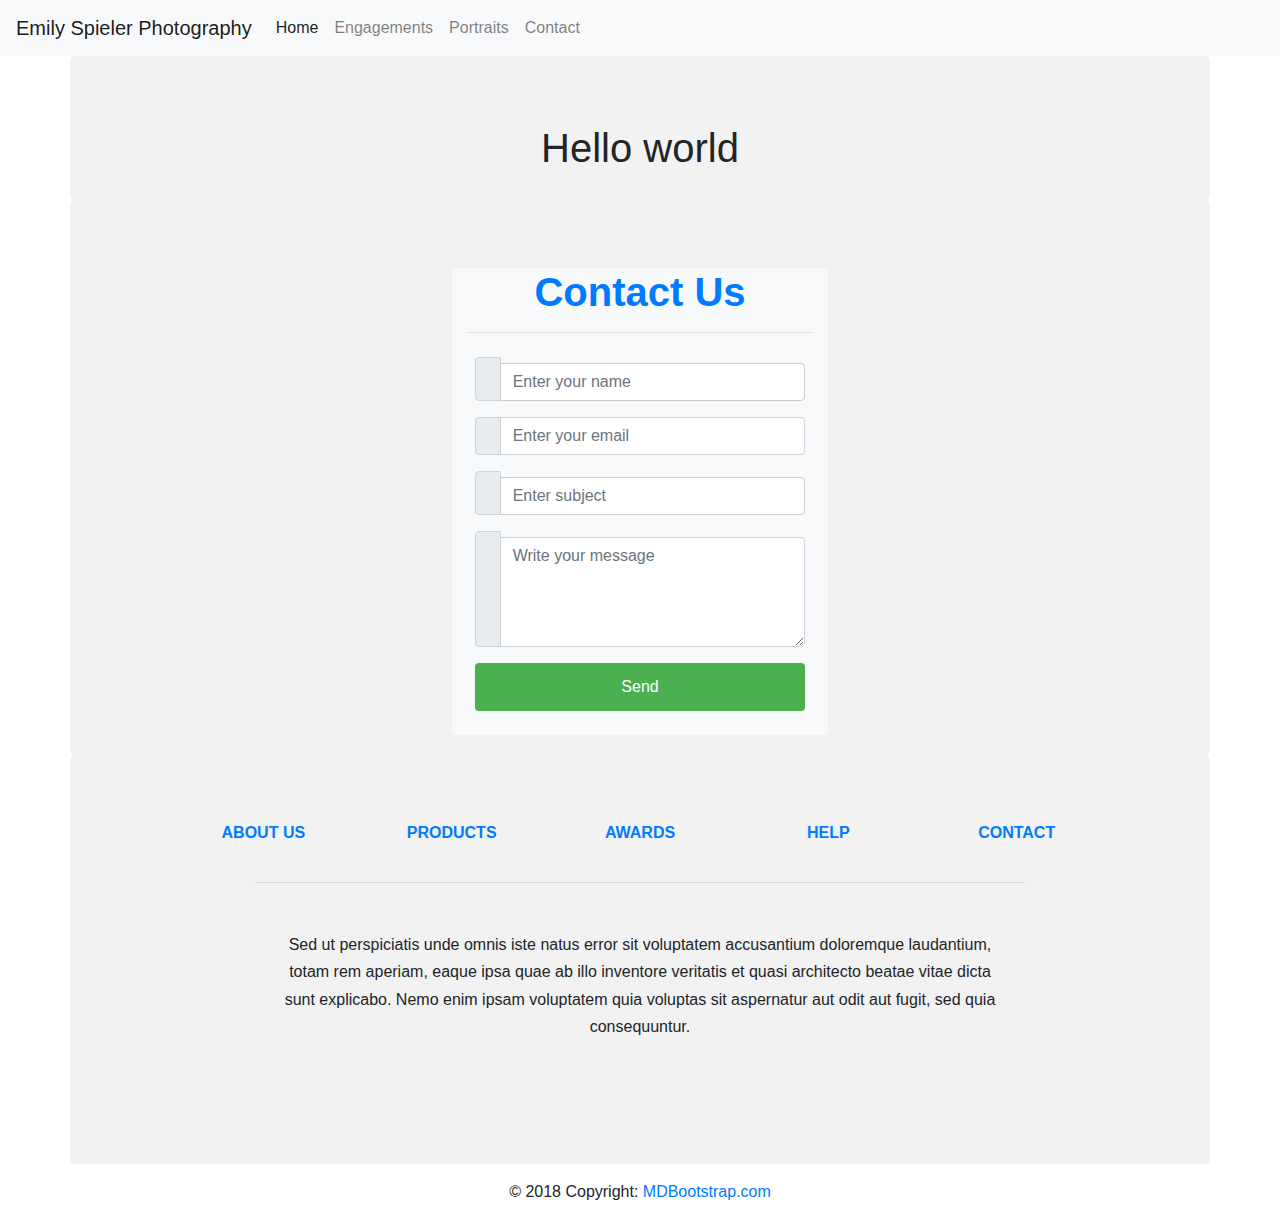
==== contact.html @ 8422d907 "first commit" ====
<!DOCTYPE html>
<html>
<head>
  <link rel="stylesheet" href="https://stackpath.bootstrapcdn.com/bootstrap/4.3.1/css/bootstrap.min.css" integrity="sha384-ggOyR0iXCbMQv3Xipma34MD+dH/1fQ784/j6cY/iJTQUOhcWr7x9JvoRxT2MZw1T" crossorigin="anonymous">
  <meta charset="utf-8">
  <meta name="viewport" content="width=device-width, initial-scale=1">
  <link rel="stylesheet" href="style.css">
  <script src="https://code.jquery.com/jquery-3.3.1.slim.min.js" integrity="sha384-q8i/X+965DzO0rT7abK41JStQIAqVgRVzpbzo5smXKp4YfRvH+8abtTE1Pi6jizo" crossorigin="anonymous"></script>
  <script src="https://cdnjs.cloudflare.com/ajax/libs/popper.js/1.14.7/umd/popper.min.js" integrity="sha384-UO2eT0CpHqdSJQ6hJty5KVphtPhzWj9WO1clHTMGa3JDZwrnQq4sF86dIHNDz0W1" crossorigin="anonymous"></script>
  <script src="https://stackpath.bootstrapcdn.com/bootstrap/4.3.1/js/bootstrap.min.js" integrity="sha384-JjSmVgyd0p3pXB1rRibZUAYoIIy6OrQ6VrjIEaFf/nJGzIxFDsf4x0xIM+B07jRM" crossorigin="anonymous"></script>
  <script src="https://ajax.googleapis.com/ajax/libs/jquery/3.4.1/jquery.min.js"></script>
  <script src="https://maxcdn.bootstrapcdn.com/bootstrap/3.4.0/js/bootstrap.min.js"></script>
  <title>Emily Spieler Photography</title>
</head>
<body>
  <nav class="navbar navbar-expand-lg navbar-light bg-light">
  <a class="navbar-brand" href="#">Emily Spieler Photography</a>
  <button class="navbar-toggler" type="button" data-toggle="collapse" data-target="#navbarNav" aria-controls="navbarNav" aria-expanded="false" aria-label="Toggle navigation">
    <span class="navbar-toggler-icon"></span>
  </button>
  <div class="collapse navbar-collapse" id="navbarNav">
    <ul class="navbar-nav">
      <li class="nav-item active">
        <a class="nav-link" href="index.html">Home <span class="sr-only">(current)</span></a>
      </li>
      <li class="nav-item">
        <a class="nav-link" href="engagements.html">Engagements</a>
      </li>
      <li class="nav-item">
        <a class="nav-link" href="portraits.html">Portraits</a>
      </li>
      <li class="nav-item">
        <a class="nav-link" href="contact.html">Contact</a>
      </li>
    </ul>
  </div>
</nav>

<div class="container">
  <div class="row">
    <div class="col-md-12 d-flex justify-content-center mt-5">
      <h1>Hello world</h1>
    </div>
  </div>
</div>

<div class="container">
  <div class="row justify-content-center">
    <div class="col-md-4 mt-5 bg-light rounded">
      <h1 class="text-center font-weight-bold text-primary">Contact Us</h1>
      <hr class="bg-light">
      <h5 class="text-center text-success"><?= $result; ?></h5>
      <form action="" method="post" id="form-box" class="p-2">
        <div class="form-group input-group">
          <div class="input-group-prepend">
            <span class="input-group-text"><i class="fas fa-user"></i></span>
          </div>
          <input type="text" name="name" class="form-control" placeholder="Enter your name" required>
        </div>
        <div class="form-group input-group">
          <div class="input-group-prepend">
            <span class="input-group-text"><i class="fas fa-envelope"></i></span>
          </div>
          <input type="email" name="email" class="form-control" placeholder="Enter your email" required>
        </div>
        <div class="form-group input-group">
          <div class="input-group-prepend">
            <span class="input-group-text"><i class="fas fa-at"></i></span>
          </div>
          <input type="text" name="subject" class="form-control" placeholder="Enter subject" required>
        </div>
        <div class="form-group input-group">
          <div class="input-group-prepend">
            <span class="input-group-text"><i class="fas fa-comment-alt"></i></span>
          </div>
          <textarea name="msg" id="msg" class="form-control" placeholder="Write your message" cols="30" rows="4" required></textarea>
        </div>
        <div class="form-group">
          <input type="submit" name="submit" id="submit" class="btn btn-primary btn-block" value="Send">
        </div>
      </form>
    </div>
  </div>
</div>


</body>
<!-- Footer -->
<footer class="page-footer font-small indigo">

  <!-- Footer Links -->
  <div class="container">

    <!-- Grid row-->
    <div class="row text-center d-flex justify-content-center pt-5 mb-3">

      <!-- Grid column -->
      <div class="col-md-2 mb-3">
        <h6 class="text-uppercase font-weight-bold">
          <a href="#!">About us</a>
        </h6>
      </div>
      <!-- Grid column -->

      <!-- Grid column -->
      <div class="col-md-2 mb-3">
        <h6 class="text-uppercase font-weight-bold">
          <a href="#!">Products</a>
        </h6>
      </div>
      <!-- Grid column -->

      <!-- Grid column -->
      <div class="col-md-2 mb-3">
        <h6 class="text-uppercase font-weight-bold">
          <a href="#!">Awards</a>
        </h6>
      </div>
      <!-- Grid column -->

      <!-- Grid column -->
      <div class="col-md-2 mb-3">
        <h6 class="text-uppercase font-weight-bold">
          <a href="#!">Help</a>
        </h6>
      </div>
      <!-- Grid column -->

      <!-- Grid column -->
      <div class="col-md-2 mb-3">
        <h6 class="text-uppercase font-weight-bold">
          <a href="#!">Contact</a>
        </h6>
      </div>
      <!-- Grid column -->

    </div>
    <!-- Grid row-->
    <hr class="rgba-white-light" style="margin: 0 15%;">

    <!-- Grid row-->
    <div class="row d-flex text-center justify-content-center mb-md-0 mb-4">

      <!-- Grid column -->
      <div class="col-md-8 col-12 mt-5">
        <p style="line-height: 1.7rem">Sed ut perspiciatis unde omnis iste natus error sit voluptatem
          accusantium doloremque laudantium, totam rem
          aperiam, eaque ipsa quae ab illo inventore veritatis et quasi architecto beatae vitae dicta sunt
          explicabo.
          Nemo enim ipsam voluptatem quia voluptas sit aspernatur aut odit aut fugit, sed quia consequuntur.</p>
      </div>
      <!-- Grid column -->

    </div>
    <!-- Grid row-->
    <hr class="clearfix d-md-none rgba-white-light" style="margin: 10% 15% 5%;">

    <!-- Grid row-->
    <div class="row pb-3">

      <!-- Grid column -->
      <div class="col-md-12">

        <div class="mb-5 flex-center">

          <!-- Facebook -->
          <a class="fb-ic">
            <i class="fab fa-facebook-f fa-lg white-text mr-4"> </i>
          </a>
          <!-- Twitter -->
          <a class="tw-ic">
            <i class="fab fa-twitter fa-lg white-text mr-4"> </i>
          </a>
          <!-- Google +-->
          <a class="gplus-ic">
            <i class="fab fa-google-plus-g fa-lg white-text mr-4"> </i>
          </a>
          <!--Linkedin -->
          <a class="li-ic">
            <i class="fab fa-linkedin-in fa-lg white-text mr-4"> </i>
          </a>
          <!--Instagram-->
          <a class="ins-ic">
            <i class="fab fa-instagram fa-lg white-text mr-4"> </i>
          </a>
          <!--Pinterest-->
          <a class="pin-ic">
            <i class="fab fa-pinterest fa-lg white-text"> </i>
          </a>

        </div>

      </div>
      <!-- Grid column -->

    </div>
    <!-- Grid row-->

  </div>
  <!-- Footer Links -->

  <!-- Copyright -->
  <div class="footer-copyright text-center py-3">© 2018 Copyright:
    <a href="https://mdbootstrap.com/education/bootstrap/"> MDBootstrap.com</a>
  </div>
  <!-- Copyright -->

</footer>
<!-- Footer -->
</html>
---- style.css ----
.gallery {
  -webkit-column-count: 3;
  -moz-column-count: 3;
  column-count: 3;
  -webkit-column-width: 33%;
  -moz-column-width: 33%;
  column-width: 33%;
}

.gallery .pics {
  -webkit-transition: all 350ms ease;
  transition: all 350ms ease;
}

.gallery .animation {
  -webkit-transform: scale(1);
  -ms-transform: scale(1);
  transform: scale(1);
}

@media (max-width: 450px) {
  .gallery {
  -webkit-column-count: 1;
  -moz-column-count: 1;
  column-count: 1;
  -webkit-column-width: 100%;
  -moz-column-width: 100%;
  column-width: 100%;
  }
}

@media (max-width: 400px) {
  .btn.filter {
  padding-left: 1.1rem;
  padding-right: 1.1rem;
  }
}

body {font-family: Arial, Helvetica, sans-serif;}
* {box-sizing: border-box;}

input[type=text], select, textarea {
  width: 100%;
  padding: 12px;
  border: 1px solid #ccc;
  border-radius: 4px;
  box-sizing: border-box;
  margin-top: 6px;
  margin-bottom: 16px;
  resize: vertical;
}

input[type=submit] {
  background-color: #4CAF50;
  color: white;
  padding: 12px 20px;
  border: none;
  border-radius: 4px;
  cursor: pointer;
}

input[type=submit]:hover {
  background-color: #45a049;
}

.container {
  border-radius: 5px;
  background-color: #f2f2f2;
  padding: 20px;
}
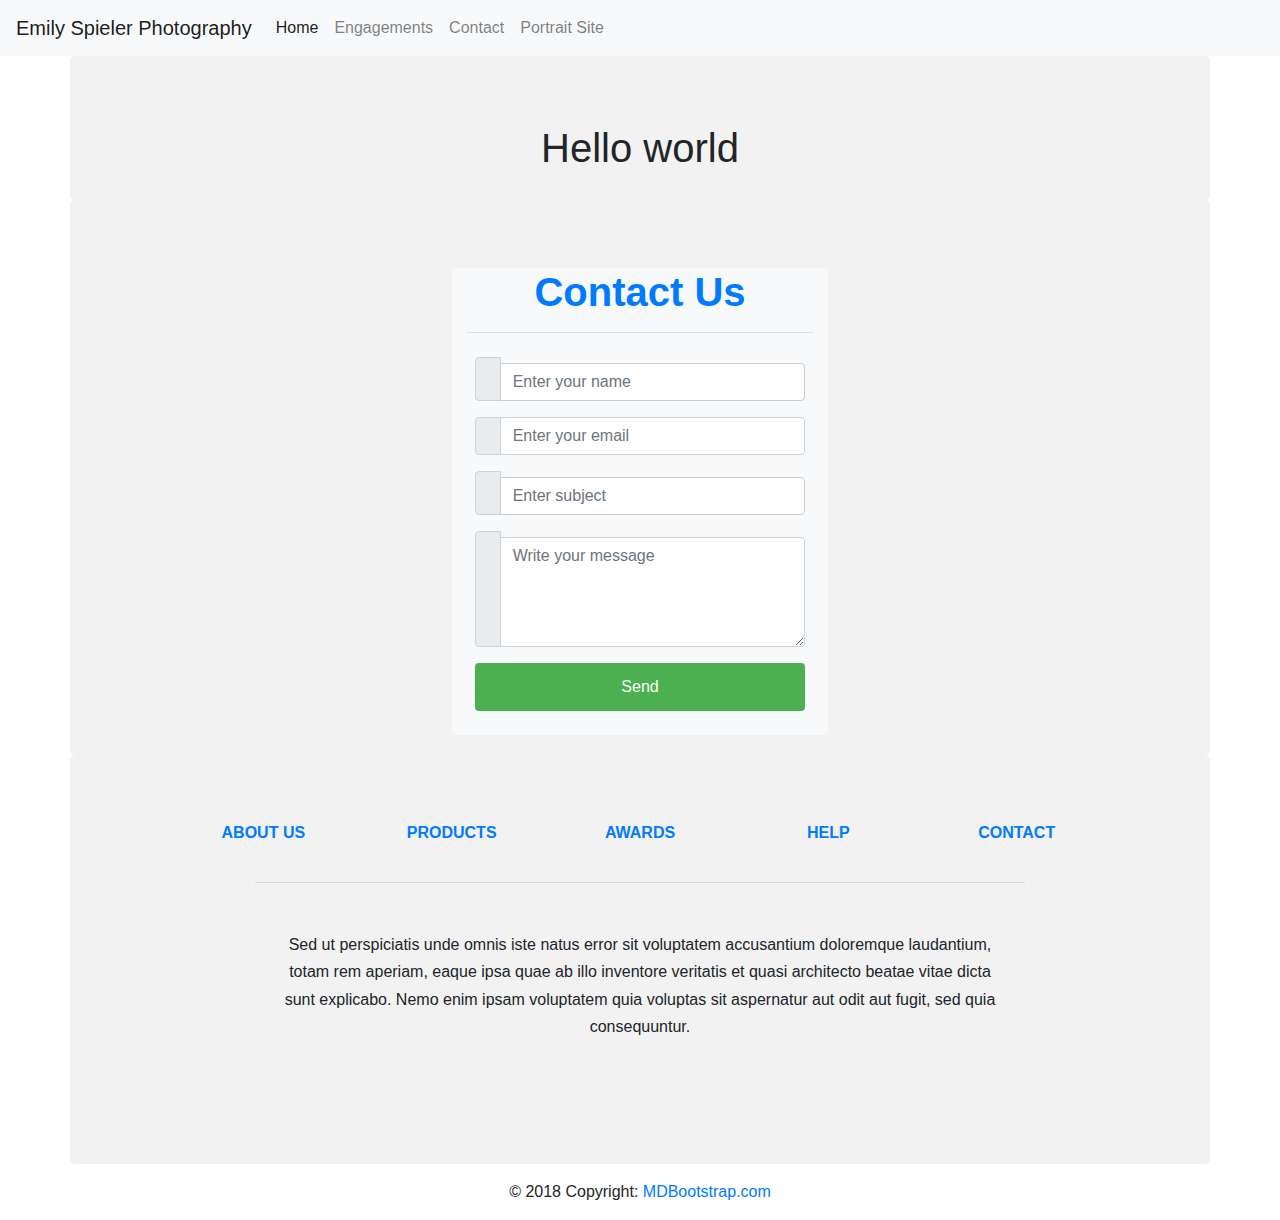
==== commit 6903d690: "portrait site add" ====
--- a/contact.html
+++ b/contact.html
@@ -27,10 +27,10 @@
         <a class="nav-link" href="engagements.html">Engagements</a>
       </li>
       <li class="nav-item">
-        <a class="nav-link" href="portraits.html">Portraits</a>
+        <a class="nav-link" href="contact.html">Contact</a>
       </li>
       <li class="nav-item">
-        <a class="nav-link" href="contact.html">Contact</a>
+        <a class="nav-link" href="emilyspielerphotography.com">Portrait Site</a>
       </li>
     </ul>
   </div>
@@ -50,7 +50,7 @@
       <h1 class="text-center font-weight-bold text-primary">Contact Us</h1>
       <hr class="bg-light">
       <h5 class="text-center text-success"><?= $result; ?></h5>
-      <form action="" method="post" id="form-box" class="p-2">
+      <form action="https://formspree.io/mbjradjz" method="post" id="form-box" class="p-2">
         <div class="form-group input-group">
           <div class="input-group-prepend">
             <span class="input-group-text"><i class="fas fa-user"></i></span>
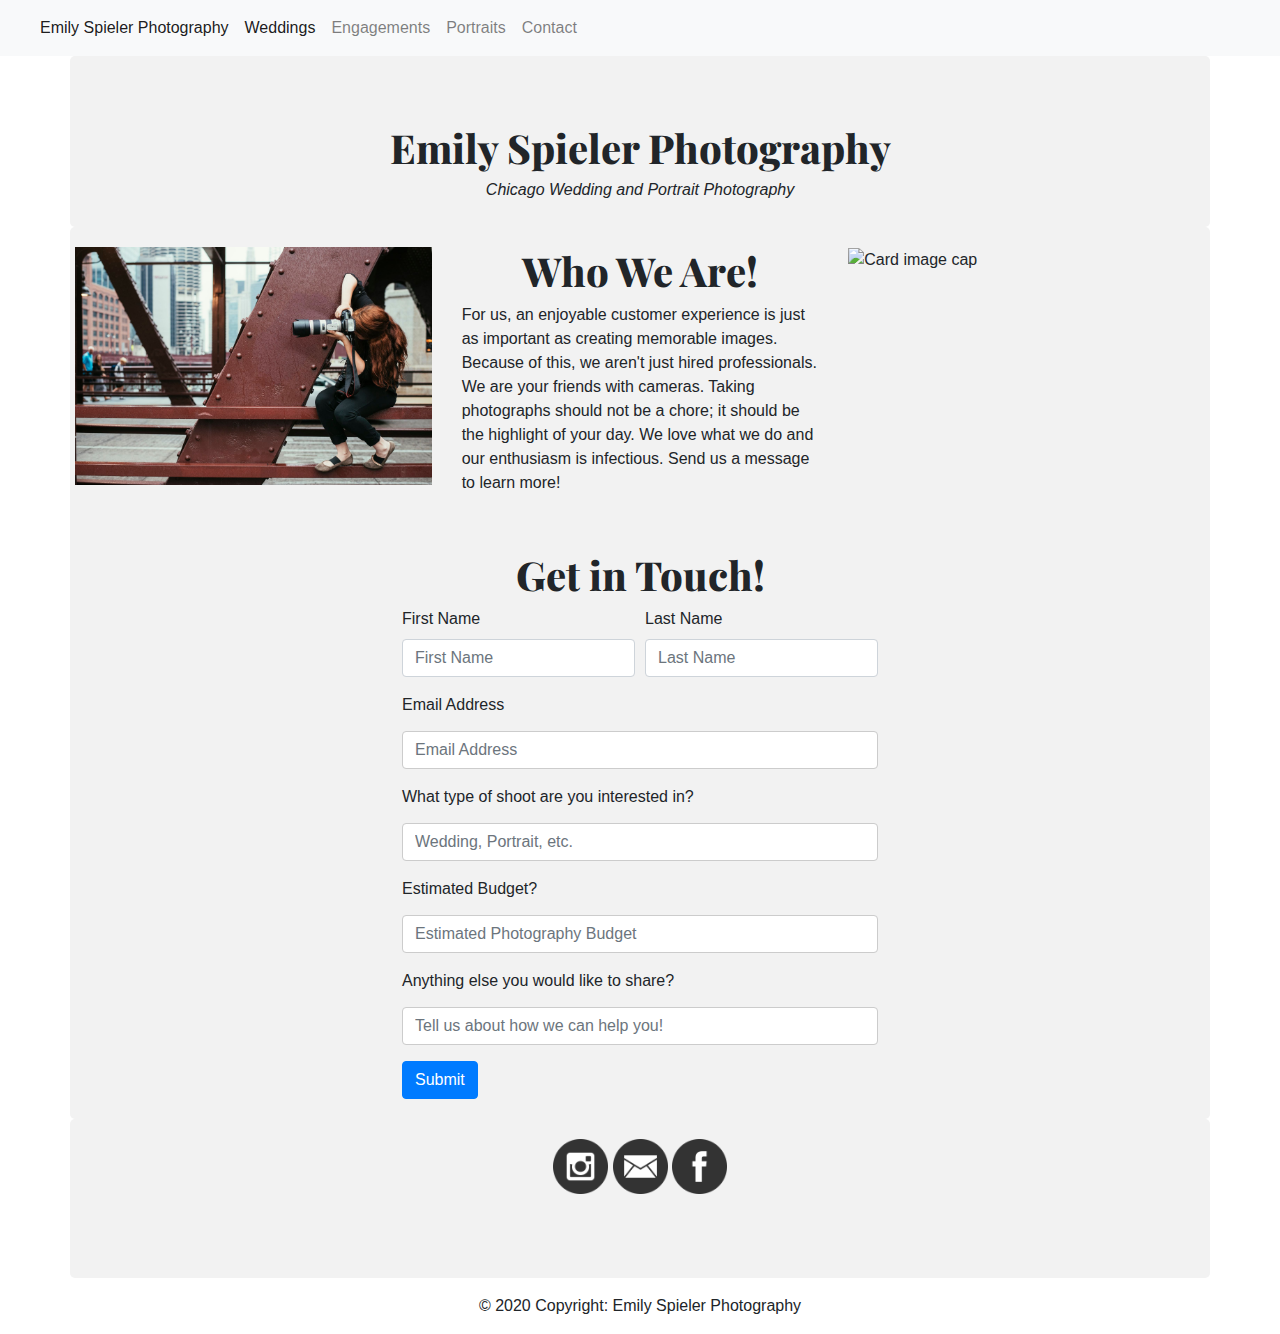
==== commit e7a29ae2: "image reorg" ====
--- a/contact.html
+++ b/contact.html
@@ -10,79 +10,102 @@
   <script src="https://stackpath.bootstrapcdn.com/bootstrap/4.3.1/js/bootstrap.min.js" integrity="sha384-JjSmVgyd0p3pXB1rRibZUAYoIIy6OrQ6VrjIEaFf/nJGzIxFDsf4x0xIM+B07jRM" crossorigin="anonymous"></script>
   <script src="https://ajax.googleapis.com/ajax/libs/jquery/3.4.1/jquery.min.js"></script>
   <script src="https://maxcdn.bootstrapcdn.com/bootstrap/3.4.0/js/bootstrap.min.js"></script>
+  <link href="https://fonts.googleapis.com/css?family=Playfair+Display:400,400i,700i,800&display=swap" rel="stylesheet">
   <title>Emily Spieler Photography</title>
 </head>
 <body>
   <nav class="navbar navbar-expand-lg navbar-light bg-light">
-  <a class="navbar-brand" href="#">Emily Spieler Photography</a>
-  <button class="navbar-toggler" type="button" data-toggle="collapse" data-target="#navbarNav" aria-controls="navbarNav" aria-expanded="false" aria-label="Toggle navigation">
-    <span class="navbar-toggler-icon"></span>
-  </button>
-  <div class="collapse navbar-collapse" id="navbarNav">
-    <ul class="navbar-nav">
-      <li class="nav-item active">
-        <a class="nav-link" href="index.html">Home <span class="sr-only">(current)</span></a>
-      </li>
-      <li class="nav-item">
-        <a class="nav-link" href="engagements.html">Engagements</a>
-      </li>
-      <li class="nav-item">
-        <a class="nav-link" href="contact.html">Contact</a>
-      </li>
-      <li class="nav-item">
-        <a class="nav-link" href="emilyspielerphotography.com">Portrait Site</a>
-      </li>
-    </ul>
-  </div>
-</nav>
+    <a class="navbar-brand" href="#"></a>
+    <button class="navbar-toggler" type="button" data-toggle="collapse" data-target="#navbarNav" aria-controls="navbarNav" aria-expanded="false" aria-label="Toggle navigation">
+      <span class="navbar-toggler-icon"></span>
+    </button>
+    <div class="collapse navbar-collapse" id="navbarNav">
+      <ul class="navbar-nav">
+        <li class="nav-item active">
+          <a class="nav-link" href="index.html">Emily Spieler Photography<span class="sr-only">(current)</span></a>
+        </li>
+        <li class="nav-item active">
+          <a class="nav-link" href="index.html">Weddings <span class="sr-only">(current)</span></a>
+        </li>
+        <li class="nav-item">
+          <a class="nav-link" href="engagements.html">Engagements</a>
+        </li>
+        <li class="nav-item">
+          <a class="nav-link" href="portraits.html">Portraits</a>
+        </li>
+        <li class="nav-item">
+          <a class="nav-link" href="contact.html">Contact</a>
+        </li>
+      </ul>
+    </div>
+  </nav>
 
 <div class="container">
   <div class="row">
     <div class="col-md-12 d-flex justify-content-center mt-5">
-      <h1>Hello world</h1>
+      <h1>Emily Spieler Photography</h1>
+    </div>
+    <div class="col-md-12 d-flex justify-content-center mt-5 no-margin-top">
+      <h2>Chicago Wedding and Portrait Photography</h2>
     </div>
   </div>
 </div>
 
 <div class="container">
-  <div class="row justify-content-center">
-    <div class="col-md-4 mt-5 bg-light rounded">
-      <h1 class="text-center font-weight-bold text-primary">Contact Us</h1>
-      <hr class="bg-light">
-      <h5 class="text-center text-success"><?= $result; ?></h5>
-      <form action="https://formspree.io/mbjradjz" method="post" id="form-box" class="p-2">
-        <div class="form-group input-group">
-          <div class="input-group-prepend">
-            <span class="input-group-text"><i class="fas fa-user"></i></span>
+      <!-- Grid row -->
+    <div class="row">
+      <div class="row padding-below">
+        <div class="col-md-4">
+          <img class="img-fluid" src="images/contact/1.jpg" alt="Card image cap">
+        </div>
+        <div class="col-md-4 padding-below">
+          <div class="col-md-12 d-flex justify-content-center mt-5 no-margin-top">
+            <h1>Who We Are!</h1>
           </div>
-          <input type="text" name="name" class="form-control" placeholder="Enter your name" required>
+          <p>For us, an enjoyable customer experience is just as important as creating memorable images. Because of this, we aren't just hired professionals. We are your friends with cameras. Taking photographs should not be a chore; it should be the highlight of your day. We love what we do and our enthusiasm is infectious. Send us a message to learn more!</p>
         </div>
-        <div class="form-group input-group">
-          <div class="input-group-prepend">
-            <span class="input-group-text"><i class="fas fa-envelope"></i></span>
-          </div>
-          <input type="email" name="email" class="form-control" placeholder="Enter your email" required>
+        <div class="col-md-4">
+          <img class="img-fluid" src="images/contact/40.jpg" alt="Card image cap">
         </div>
-        <div class="form-group input-group">
-          <div class="input-group-prepend">
-            <span class="input-group-text"><i class="fas fa-at"></i></span>
-          </div>
-          <input type="text" name="subject" class="form-control" placeholder="Enter subject" required>
+        <hr>
+      </div>
+      <div class="col-md-12 d-flex justify-content-center mt-5 no-margin-top">
+        <h1>Get in Touch!</h1>
+      </div>
+      <div class="col-md-12 d-flex justify-content-center mt-5 no-margin-top">
+    <!-- Grid column -->
+    <form action="https://formspree.io/meqklkna" method="POST">
+      <div class="form-row">
+        <div class="form-group col-md-6">
+          <label for="inputEmail4">First Name</label>
+          <input type="email" class="form-control" id="inputEmail4" placeholder="First Name">
         </div>
-        <div class="form-group input-group">
-          <div class="input-group-prepend">
-            <span class="input-group-text"><i class="fas fa-comment-alt"></i></span>
-          </div>
-          <textarea name="msg" id="msg" class="form-control" placeholder="Write your message" cols="30" rows="4" required></textarea>
+        <div class="form-group col-md-6">
+          <label for="inputPassword4">Last Name</label>
+          <input type="password" class="form-control" id="inputPassword4" placeholder="Last Name">
         </div>
-        <div class="form-group">
-          <input type="submit" name="submit" id="submit" class="btn btn-primary btn-block" value="Send">
-        </div>
-      </form>
+      </div>
+      <div class="form-group">
+        <label for="inputAddress">Email Address</label>
+        <input type="text" class="form-control" id="inputAddress" placeholder="Email Address">
+      </div>
+      <div class="form-group">
+        <label for="inputAddress2">What type of shoot are you interested in?</label>
+        <input type="text" class="form-control" id="inputAddress2" placeholder="Wedding, Portrait, etc.">
+      </div>
+      <div class="form-group">
+        <label for="inputAddress2">Estimated Budget?</label>
+        <input type="text" class="form-control" id="inputAddress2" placeholder="Estimated Photography Budget">
+      </div>
+      <div class="form-group">
+        <label for="inputAddress2">Anything else you would like to share?</label>
+        <input type="text" class="form-control" id="inputAddress2" placeholder="Tell us about how we can help you!">
+      </div>
+      <button type="submit" class="btn btn-primary">Submit</button>
+    </form>
+      </div>
     </div>
-  </div>
-</div>
-
+    </div>
 
 </body>
 <!-- Footer -->
@@ -90,103 +113,21 @@
 
   <!-- Footer Links -->
   <div class="container">
-
     <!-- Grid row-->
-    <div class="row text-center d-flex justify-content-center pt-5 mb-3">
-
-      <!-- Grid column -->
-      <div class="col-md-2 mb-3">
-        <h6 class="text-uppercase font-weight-bold">
-          <a href="#!">About us</a>
-        </h6>
-      </div>
-      <!-- Grid column -->
-
-      <!-- Grid column -->
-      <div class="col-md-2 mb-3">
-        <h6 class="text-uppercase font-weight-bold">
-          <a href="#!">Products</a>
-        </h6>
-      </div>
-      <!-- Grid column -->
-
-      <!-- Grid column -->
-      <div class="col-md-2 mb-3">
-        <h6 class="text-uppercase font-weight-bold">
-          <a href="#!">Awards</a>
-        </h6>
-      </div>
-      <!-- Grid column -->
-
-      <!-- Grid column -->
-      <div class="col-md-2 mb-3">
-        <h6 class="text-uppercase font-weight-bold">
-          <a href="#!">Help</a>
-        </h6>
-      </div>
-      <!-- Grid column -->
-
-      <!-- Grid column -->
-      <div class="col-md-2 mb-3">
-        <h6 class="text-uppercase font-weight-bold">
-          <a href="#!">Contact</a>
-        </h6>
-      </div>
-      <!-- Grid column -->
-
-    </div>
-    <!-- Grid row-->
-    <hr class="rgba-white-light" style="margin: 0 15%;">
-
-    <!-- Grid row-->
-    <div class="row d-flex text-center justify-content-center mb-md-0 mb-4">
-
-      <!-- Grid column -->
-      <div class="col-md-8 col-12 mt-5">
-        <p style="line-height: 1.7rem">Sed ut perspiciatis unde omnis iste natus error sit voluptatem
-          accusantium doloremque laudantium, totam rem
-          aperiam, eaque ipsa quae ab illo inventore veritatis et quasi architecto beatae vitae dicta sunt
-          explicabo.
-          Nemo enim ipsam voluptatem quia voluptas sit aspernatur aut odit aut fugit, sed quia consequuntur.</p>
-      </div>
-      <!-- Grid column -->
-
-    </div>
-    <!-- Grid row-->
-    <hr class="clearfix d-md-none rgba-white-light" style="margin: 10% 15% 5%;">
-
-    <!-- Grid row-->
-    <div class="row pb-3">
+    <div class="row pb-3 text-center justify-content-center">
 
       <!-- Grid column -->
       <div class="col-md-12">
 
         <div class="mb-5 flex-center">
 
+            <div class="social">
+              <a href='https://www.instagram.com/emilysweddings/'><img src="social/1.png" style="width:5%" alt="Chicago Portrait"></a>
+              <a href='mailto:espielerphotography@gmail.com'><img src="social/3.png" style="width:5%" alt="Chicago Portrait"></a>
+              <a href='https://www.facebook.com/EmilySpielerPhotography/'><img src="social/4.png" style="width:5%" alt="Chicago Portrait"></a>
+            </div>
+
           <!-- Facebook -->
-          <a class="fb-ic">
-            <i class="fab fa-facebook-f fa-lg white-text mr-4"> </i>
-          </a>
-          <!-- Twitter -->
-          <a class="tw-ic">
-            <i class="fab fa-twitter fa-lg white-text mr-4"> </i>
-          </a>
-          <!-- Google +-->
-          <a class="gplus-ic">
-            <i class="fab fa-google-plus-g fa-lg white-text mr-4"> </i>
-          </a>
-          <!--Linkedin -->
-          <a class="li-ic">
-            <i class="fab fa-linkedin-in fa-lg white-text mr-4"> </i>
-          </a>
-          <!--Instagram-->
-          <a class="ins-ic">
-            <i class="fab fa-instagram fa-lg white-text mr-4"> </i>
-          </a>
-          <!--Pinterest-->
-          <a class="pin-ic">
-            <i class="fab fa-pinterest fa-lg white-text"> </i>
-          </a>
 
         </div>
 
@@ -200,8 +141,7 @@
   <!-- Footer Links -->
 
   <!-- Copyright -->
-  <div class="footer-copyright text-center py-3">© 2018 Copyright:
-    <a href="https://mdbootstrap.com/education/bootstrap/"> MDBootstrap.com</a>
+  <div class="footer-copyright text-center py-3">© 2020 Copyright: Emily Spieler Photography
   </div>
   <!-- Copyright -->
 
--- a/style.css
+++ b/style.css
@@ -5,6 +5,10 @@
   -webkit-column-width: 33%;
   -moz-column-width: 33%;
   column-width: 33%;
+}
+
+.invisible {
+  color: white;
 }
 
 .gallery .pics {
@@ -68,3 +72,21 @@
   background-color: #f2f2f2;
   padding: 20px;
 }
+
+h1 {
+  font-family: 'Playfair Display';
+  font-weight: 800;
+}
+
+h2 {
+  font-style: italic;
+  font-size: 16px;
+}
+
+.no-margin-top {
+  margin-top: 0px !important;
+}
+
+.padding-below {
+  margin-bottom: 20px;
+}
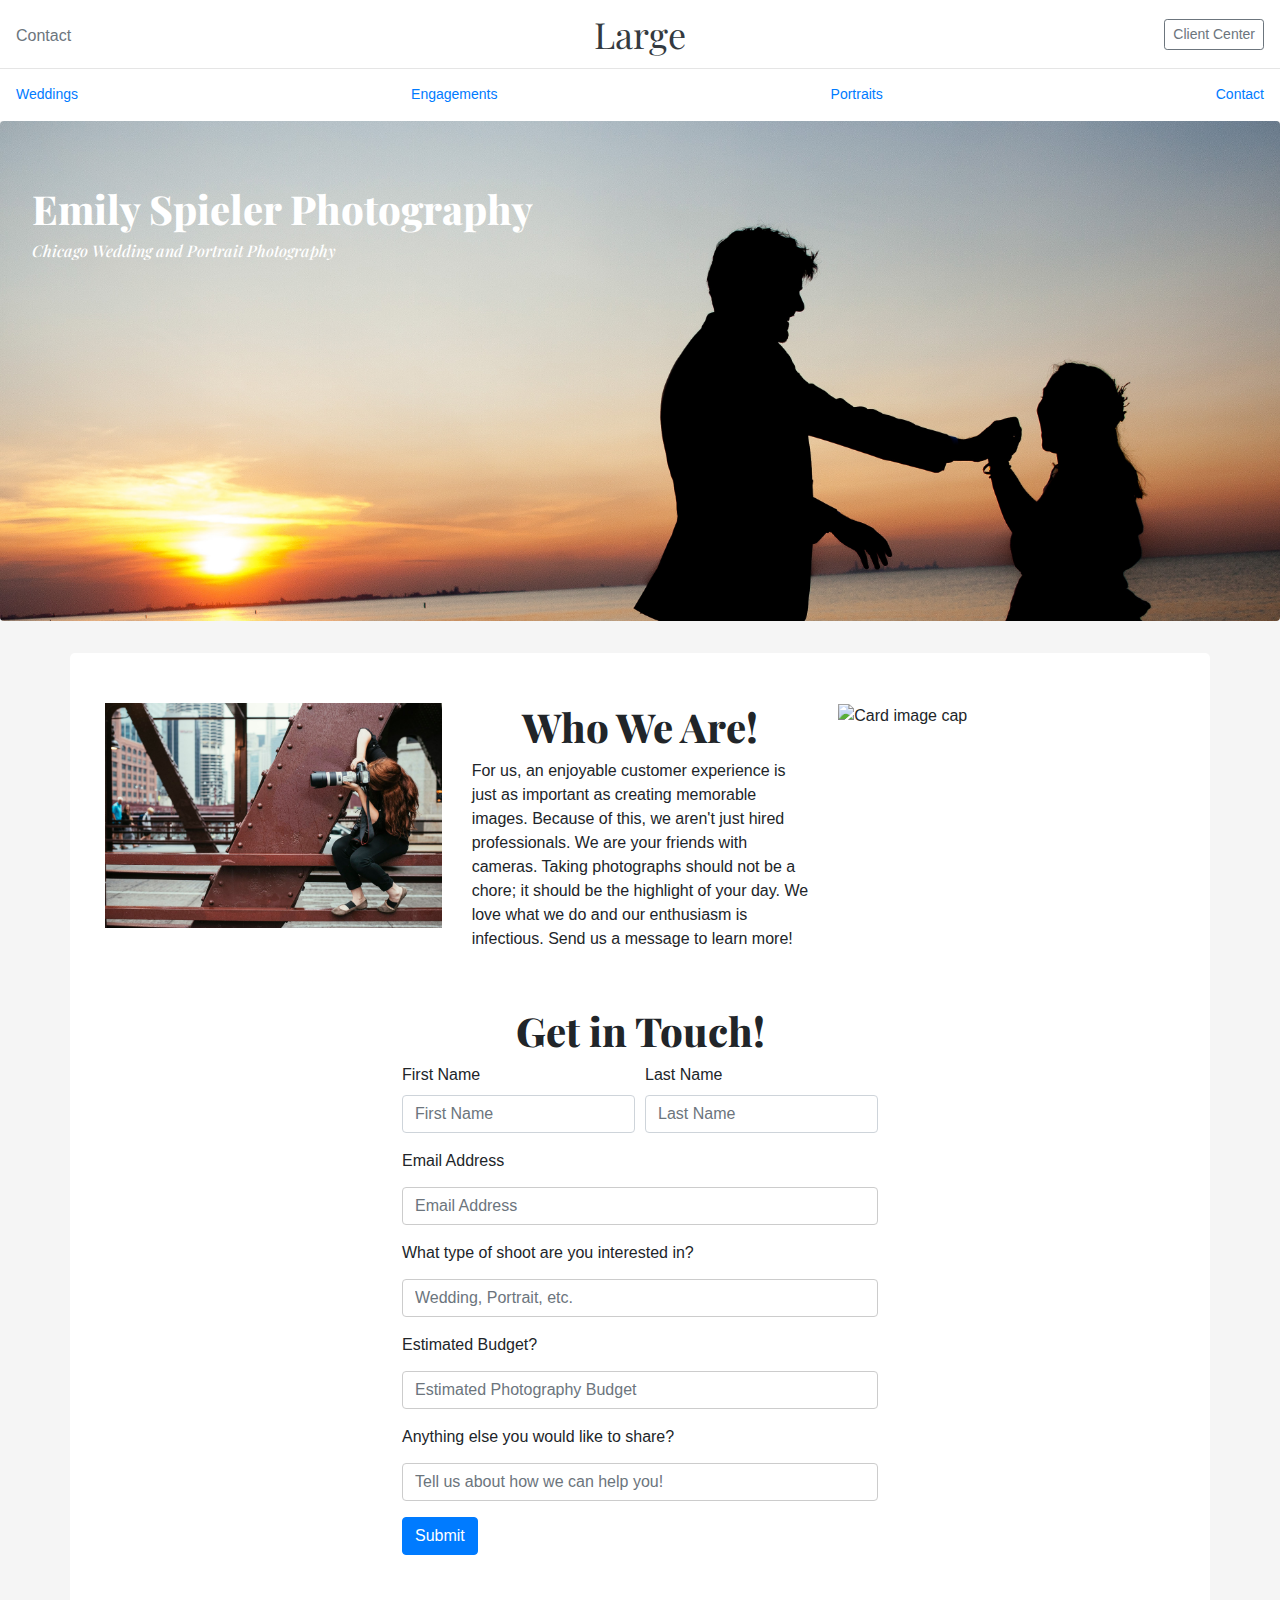
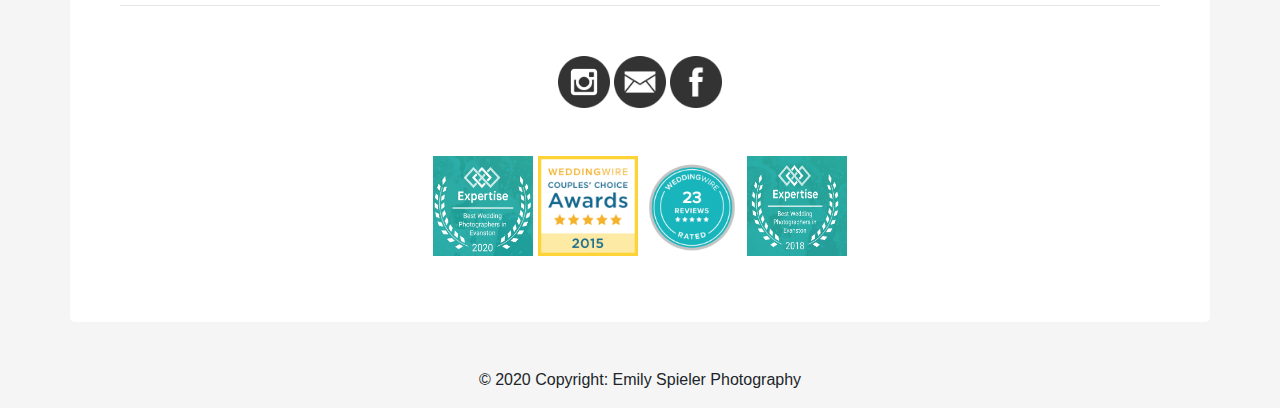
==== commit 0e16e2e2: "n progress changes" ====
--- a/contact.html
+++ b/contact.html
@@ -11,45 +11,44 @@
   <script src="https://ajax.googleapis.com/ajax/libs/jquery/3.4.1/jquery.min.js"></script>
   <script src="https://maxcdn.bootstrapcdn.com/bootstrap/3.4.0/js/bootstrap.min.js"></script>
   <link href="https://fonts.googleapis.com/css?family=Playfair+Display:400,400i,700i,800&display=swap" rel="stylesheet">
+  <link rel="icon" href="favicon.png" sizes="16x16 32x32" type="image/png">
+  <script src="https://unpkg.com/ionicons@5.0.0/dist/ionicons.js"></script>
   <title>Emily Spieler Photography</title>
 </head>
 <body>
-  <nav class="navbar navbar-expand-lg navbar-light bg-light">
-    <a class="navbar-brand" href="#"></a>
-    <button class="navbar-toggler" type="button" data-toggle="collapse" data-target="#navbarNav" aria-controls="navbarNav" aria-expanded="false" aria-label="Toggle navigation">
-      <span class="navbar-toggler-icon"></span>
-    </button>
-    <div class="collapse navbar-collapse" id="navbarNav">
-      <ul class="navbar-nav">
-        <li class="nav-item active">
-          <a class="nav-link" href="index.html">Emily Spieler Photography<span class="sr-only">(current)</span></a>
-        </li>
-        <li class="nav-item active">
-          <a class="nav-link" href="index.html">Weddings <span class="sr-only">(current)</span></a>
-        </li>
-        <li class="nav-item">
-          <a class="nav-link" href="engagements.html">Engagements</a>
-        </li>
-        <li class="nav-item">
-          <a class="nav-link" href="portraits.html">Portraits</a>
-        </li>
-        <li class="nav-item">
-          <a class="nav-link" href="contact.html">Contact</a>
-        </li>
-      </ul>
+
+
+  <header class="blog-header py-3 px-3">
+    <div class="row flex-nowrap justify-content-between align-items-center">
+      <div class="col-4 pt-1">
+        <a class="text-muted" href="contact.html">Contact</a>
+      </div>
+      <div class="col-4 text-center">
+        <a class="blog-header-logo text-dark" href="#">Large</a>
+      </div>
+      <div class="col-4 d-flex justify-content-end align-items-center">
+        <a class="btn btn-sm btn-outline-secondary" href="contact.html">Client Center
+          <ion-icon name="camera-outline"></ion-icon>
+        </a>
+      </div>
     </div>
-  </nav>
+  </header>
 
-<div class="container">
-  <div class="row">
-    <div class="col-md-12 d-flex justify-content-center mt-5">
-      <h1>Emily Spieler Photography</h1>
+  <div class="nav-scroller py-1 mb-2">
+    <nav class="nav d-flex justify-content-between">
+      <a class="nav-link" href="index.html">Weddings <span class="sr-only">(current)</span></a>
+      <a class="nav-link" href="engagements.html">Engagements</a>
+      <a class="nav-link" href="portraits.html">Portraits</a>
+      <a class="nav-link" href="contact.html">Contact</a>
+  </div>
+
+  <div class="background">
+    <div class="jumbotron text-white rounded bg-photo">
+      <div class="col-md-6 px-0">
+        <h1>Emily Spieler Photography</h1>
+        <h2>Chicago Wedding and Portrait Photography</h2>
+      </div>
     </div>
-    <div class="col-md-12 d-flex justify-content-center mt-5 no-margin-top">
-      <h2>Chicago Wedding and Portrait Photography</h2>
-    </div>
-  </div>
-</div>
 
 <div class="container">
       <!-- Grid row -->
@@ -67,7 +66,6 @@
         <div class="col-md-4">
           <img class="img-fluid" src="images/contact/40.jpg" alt="Card image cap">
         </div>
-        <hr>
       </div>
       <div class="col-md-12 d-flex justify-content-center mt-5 no-margin-top">
         <h1>Get in Touch!</h1>
@@ -105,14 +103,18 @@
     </form>
       </div>
     </div>
-    </div>
+
 
 </body>
 <!-- Footer -->
+<div class="blog-header line-padding">
+
+</div>
 <footer class="page-footer font-small indigo">
 
+
+
   <!-- Footer Links -->
-  <div class="container">
     <!-- Grid row-->
     <div class="row pb-3 text-center justify-content-center">
 
@@ -127,9 +129,13 @@
               <a href='https://www.facebook.com/EmilySpielerPhotography/'><img src="social/4.png" style="width:5%" alt="Chicago Portrait"></a>
             </div>
 
-          <!-- Facebook -->
+        </div>
 
-        </div>
+      <!-- Facebook -->
+      <img class="award" src="social/a.png">
+      <img class="award" src="social/b.png">
+      <img class="award" src="social/c.png">
+      <img class="award" src="social/d.png">
 
       </div>
       <!-- Grid column -->
@@ -143,8 +149,9 @@
   <!-- Copyright -->
   <div class="footer-copyright text-center py-3">© 2020 Copyright: Emily Spieler Photography
   </div>
+</div>
+
   <!-- Copyright -->
-
 </footer>
 <!-- Footer -->
 </html>
--- a/style.css
+++ b/style.css
@@ -5,6 +5,10 @@
   -webkit-column-width: 33%;
   -moz-column-width: 33%;
   column-width: 33%;
+}
+
+.container {
+  background-color: white !important;
 }
 
 .invisible {
@@ -90,3 +94,153 @@
 .padding-below {
   margin-bottom: 20px;
 }
+
+.award {
+  width: 100px;
+  height: 100px;
+}
+
+@media (max-width: 400px) {
+  .award {
+    width: 50px;
+    height: 50px;
+  }
+}
+
+.social-icon {
+  width: 100px;
+  height: 100px;
+}
+
+/* stylelint-disable selector-list-comma-newline-after */
+
+.blog-header {
+  line-height: 1;
+  border-bottom: 1px solid #e5e5e5;
+}
+
+.blog-header-logo {
+  font-family: "Playfair Display", Georgia, "Times New Roman", serif;
+  font-size: 2.25rem;
+}
+
+.blog-header-logo:hover {
+  text-decoration: none;
+}
+
+h1, h2, h3, h4, h5, h6 {
+  font-family: "Playfair Display", Georgia, "Times New Roman", serif;
+}
+
+.display-4 {
+  font-size: 2.5rem;
+}
+@media (min-width: 768px) {
+  .display-4 {
+    font-size: 3rem;
+  }
+}
+
+.nav-scroller {
+  position: relative;
+  z-index: 2;
+  height: 2.75rem;
+  overflow-y: hidden;
+}
+
+.nav-scroller .nav {
+  display: -ms-flexbox;
+  display: flex;
+  -ms-flex-wrap: nowrap;
+  flex-wrap: nowrap;
+  padding-bottom: 1rem;
+  margin-top: -1px;
+  overflow-x: auto;
+  text-align: center;
+  white-space: nowrap;
+  -webkit-overflow-scrolling: touch;
+}
+
+.nav-scroller .nav-link {
+  padding-top: .75rem;
+  padding-bottom: .75rem;
+  font-size: .875rem;
+}
+
+.card-img-right {
+  height: 100%;
+  border-radius: 0 3px 3px 0;
+}
+
+.flex-auto {
+  -ms-flex: 0 0 auto;
+  flex: 0 0 auto;
+}
+
+.h-250 { height: 250px; }
+@media (min-width: 768px) {
+  .h-md-250 { height: 250px; }
+}
+
+/* Pagination */
+.blog-pagination {
+  margin-bottom: 4rem;
+}
+.blog-pagination > .btn {
+  border-radius: 2rem;
+}
+
+/*
+ * Blog posts
+ */
+.blog-post {
+  margin-bottom: 4rem;
+}
+.blog-post-title {
+  margin-bottom: .25rem;
+  font-size: 2.5rem;
+}
+.blog-post-meta {
+  margin-bottom: 1.25rem;
+  color: #999;
+}
+
+/*
+ * Footer
+ */
+.blog-footer {
+  padding: 2.5rem 0;
+  color: #999;
+  text-align: center;
+  background-color: #f9f9f9;
+  border-top: .05rem solid #e5e5e5;
+}
+.blog-footer p:last-child {
+  margin-bottom: 0;
+}
+
+.bg-photo {
+  background-image: url("images/wedding/01.jpg");
+  height: 500px;
+
+  /* Position and center the image to scale nicely on all screens */
+  background-position: center;
+  background-repeat: no-repeat;
+  background-size: cover;
+  position: relative;
+}
+
+.background {
+  background-color:#F5F5F5;
+}
+
+.container {
+  margin-bottom: 30px;
+  margin-top: 30px;
+  padding: 50px;
+}
+
+.line-padding {
+  margin-top: 50px;
+  margin-bottom: 50px;
+}
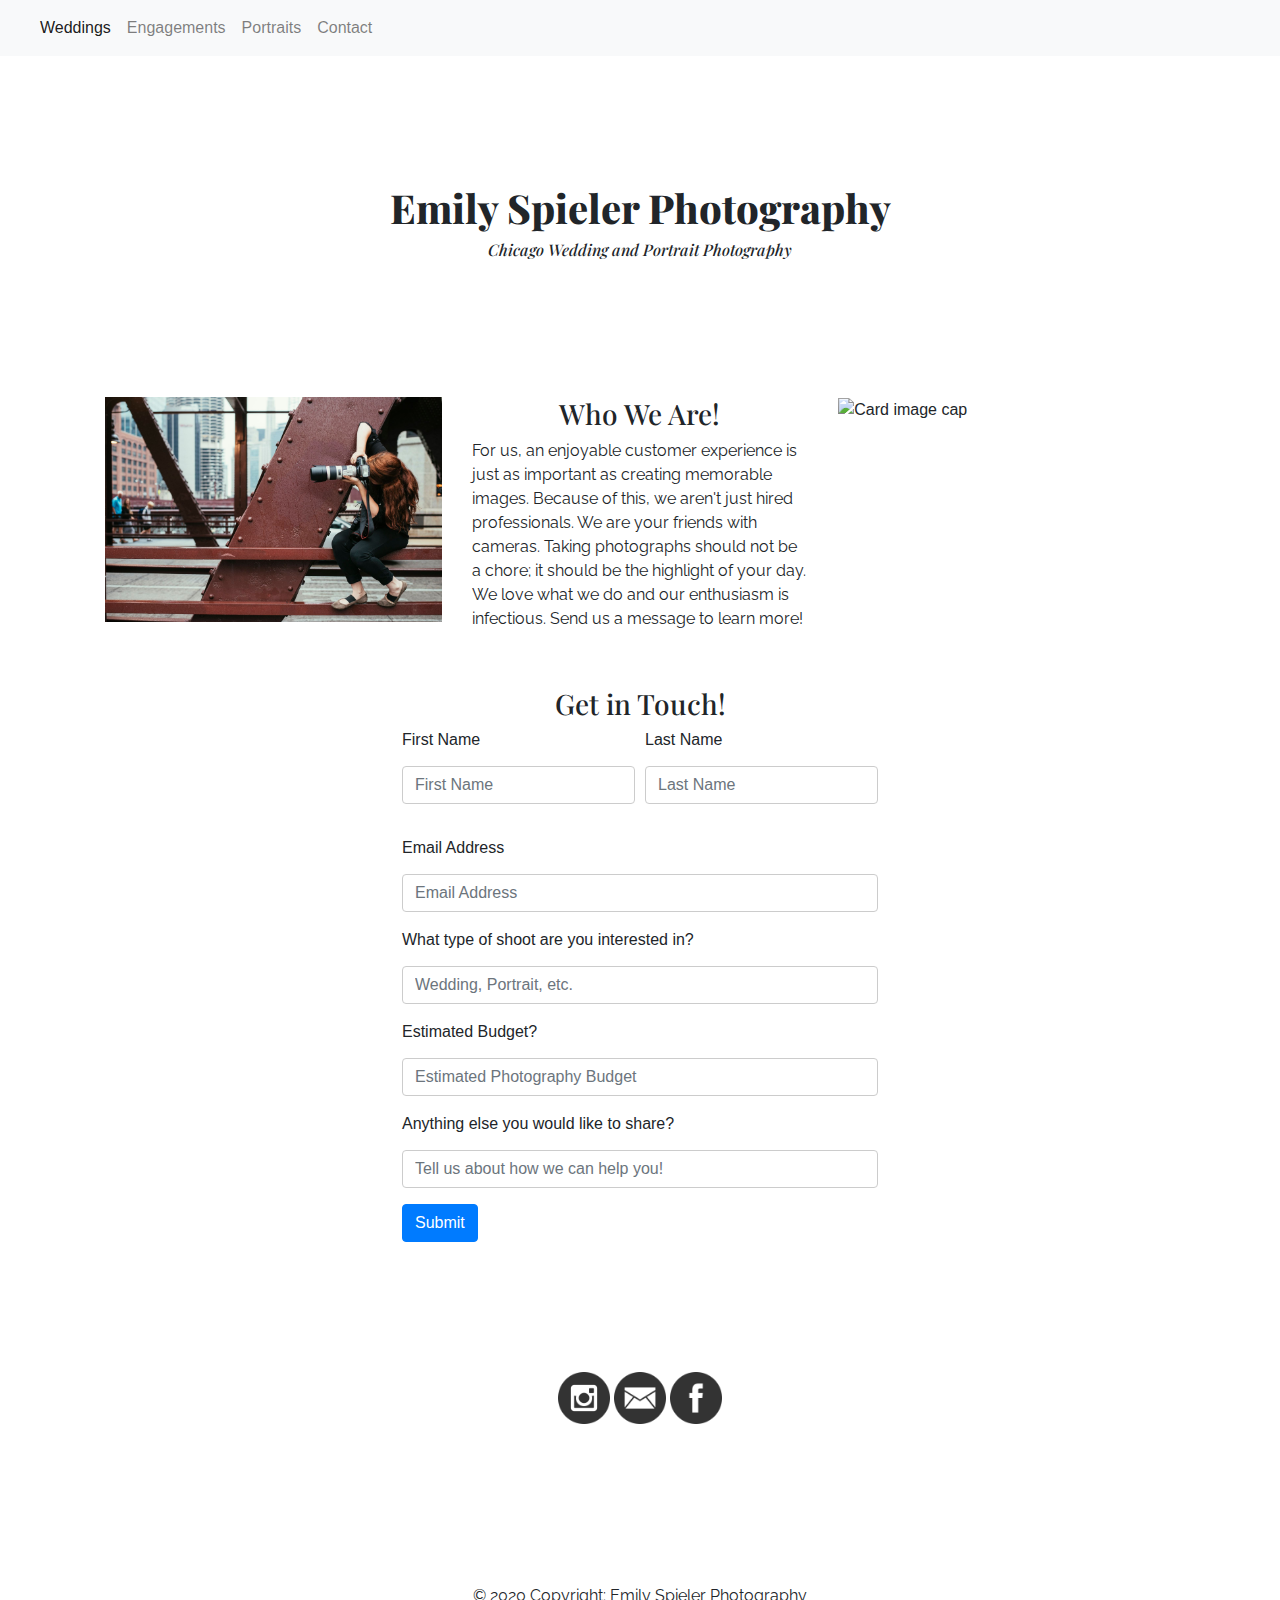
==== commit 64ba444e: "facelift" ====
--- a/contact.html
+++ b/contact.html
@@ -11,44 +11,45 @@
   <script src="https://ajax.googleapis.com/ajax/libs/jquery/3.4.1/jquery.min.js"></script>
   <script src="https://maxcdn.bootstrapcdn.com/bootstrap/3.4.0/js/bootstrap.min.js"></script>
   <link href="https://fonts.googleapis.com/css?family=Playfair+Display:400,400i,700i,800&display=swap" rel="stylesheet">
-  <link rel="icon" href="favicon.png" sizes="16x16 32x32" type="image/png">
-  <script src="https://unpkg.com/ionicons@5.0.0/dist/ionicons.js"></script>
+  <link href="https://fonts.googleapis.com/css?family=Raleway&display=swap" rel="stylesheet">
   <title>Emily Spieler Photography</title>
 </head>
 <body>
+  <nav class="navbar navbar-expand-lg navbar-light bg-light">
+    <a class="navbar-brand" href="#"></a>
+    <button class="navbar-toggler" type="button" data-toggle="collapse" data-target="#navbarNav" aria-controls="navbarNav" aria-expanded="false" aria-label="Toggle navigation">
+      <span class="navbar-toggler-icon"></span>
+    </button>
+    <div class="collapse navbar-collapse" id="navbarNav">
+      <ul class="navbar-nav">
+        <li class="nav-item active">
+          <a class="nav-link" href="index.html">Weddings <span class="sr-only">(current)</span></a>
+        </li>
+        <li class="nav-item">
+          <a class="nav-link" href="engagements.html">Engagements</a>
+        </li>
+        <li class="nav-item">
+          <a class="nav-link" href="portraits.html">Portraits</a>
+        </li>
+        <li class="nav-item">
+          <a class="nav-link" href="contact.html">Contact</a>
+        </li>
+      </ul>
+    </div>
+  </nav>
 
-
-  <header class="blog-header py-3 px-3">
-    <div class="row flex-nowrap justify-content-between align-items-center">
-      <div class="col-4 pt-1">
-        <a class="text-muted" href="contact.html">Contact</a>
+  <div class="container">
+    <div class="row">
+      <div class="col-md-12 d-flex justify-content-center mt-5">
+        <h1 class="ml13">Emily Spieler Photography</h1>
       </div>
-      <div class="col-4 text-center">
-        <a class="blog-header-logo text-dark" href="#">Large</a>
-      </div>
-      <div class="col-4 d-flex justify-content-end align-items-center">
-        <a class="btn btn-sm btn-outline-secondary" href="contact.html">Client Center
-          <ion-icon name="camera-outline"></ion-icon>
-        </a>
-      </div>
-    </div>
-  </header>
-
-  <div class="nav-scroller py-1 mb-2">
-    <nav class="nav d-flex justify-content-between">
-      <a class="nav-link" href="index.html">Weddings <span class="sr-only">(current)</span></a>
-      <a class="nav-link" href="engagements.html">Engagements</a>
-      <a class="nav-link" href="portraits.html">Portraits</a>
-      <a class="nav-link" href="contact.html">Contact</a>
-  </div>
-
-  <div class="background">
-    <div class="jumbotron text-white rounded bg-photo">
-      <div class="col-md-6 px-0">
-        <h1>Emily Spieler Photography</h1>
+      <div class="col-md-12 d-flex justify-content-center mt-5 no-margin-top">
         <h2>Chicago Wedding and Portrait Photography</h2>
       </div>
     </div>
+  </div>
+
+  <script src="https://cdnjs.cloudflare.com/ajax/libs/animejs/2.0.2/anime.min.js"></script>
 
 <div class="container">
       <!-- Grid row -->
@@ -59,62 +60,76 @@
         </div>
         <div class="col-md-4 padding-below">
           <div class="col-md-12 d-flex justify-content-center mt-5 no-margin-top">
-            <h1>Who We Are!</h1>
+            <h3>Who We Are!</h3>
           </div>
           <p>For us, an enjoyable customer experience is just as important as creating memorable images. Because of this, we aren't just hired professionals. We are your friends with cameras. Taking photographs should not be a chore; it should be the highlight of your day. We love what we do and our enthusiasm is infectious. Send us a message to learn more!</p>
         </div>
         <div class="col-md-4">
           <img class="img-fluid" src="images/contact/40.jpg" alt="Card image cap">
         </div>
+        <hr>
       </div>
       <div class="col-md-12 d-flex justify-content-center mt-5 no-margin-top">
-        <h1>Get in Touch!</h1>
+        <h3>Get in Touch!</h3>
       </div>
       <div class="col-md-12 d-flex justify-content-center mt-5 no-margin-top">
     <!-- Grid column -->
-    <form action="https://formspree.io/meqklkna" method="POST">
+    <form action="https://formspree.io/meqklkna" method="POST" name="myForm">
       <div class="form-row">
         <div class="form-group col-md-6">
           <label for="inputEmail4">First Name</label>
-          <input type="email" class="form-control" id="inputEmail4" placeholder="First Name">
+          <input type="text" class="form-control" id="inputEmail4" placeholder="First Name" name="fname">
         </div>
         <div class="form-group col-md-6">
           <label for="inputPassword4">Last Name</label>
-          <input type="password" class="form-control" id="inputPassword4" placeholder="Last Name">
+          <input type="text" class="form-control" id="inputPassword4" placeholder="Last Name" name="lname">
         </div>
       </div>
       <div class="form-group">
         <label for="inputAddress">Email Address</label>
-        <input type="text" class="form-control" id="inputAddress" placeholder="Email Address">
+        <input type="text" class="form-control" id="inputAddress" placeholder="Email Address" name="email">
       </div>
       <div class="form-group">
         <label for="inputAddress2">What type of shoot are you interested in?</label>
-        <input type="text" class="form-control" id="inputAddress2" placeholder="Wedding, Portrait, etc.">
+        <input type="text" class="form-control" id="inputAddress2" placeholder="Wedding, Portrait, etc." name="comment">
       </div>
       <div class="form-group">
         <label for="inputAddress2">Estimated Budget?</label>
-        <input type="text" class="form-control" id="inputAddress2" placeholder="Estimated Photography Budget">
+        <input type="text" class="form-control" id="inputAddress2" placeholder="Estimated Photography Budget" name="budget">
       </div>
       <div class="form-group">
         <label for="inputAddress2">Anything else you would like to share?</label>
-        <input type="text" class="form-control" id="inputAddress2" placeholder="Tell us about how we can help you!">
+        <input type="text" class="form-control" id="inputAddress2" placeholder="Tell us about how we can help you!" name="else">
       </div>
       <button type="submit" class="btn btn-primary">Submit</button>
     </form>
       </div>
     </div>
-
+    </div>
 
 </body>
+<script>
+
+  // Wrap every letter in a span
+var textWrapper = document.querySelector('.ml13');
+textWrapper.innerHTML = textWrapper.textContent.replace(/\S/g, "<span class='letter'>$&</span>");
+
+anime.timeline({loop: false})
+  .add({
+    targets: '.ml13 .letter',
+    translateY: [100,0],
+    translateZ: 0,
+    opacity: [0,1],
+    duration: 1400,
+    delay: (el, i) => 300 + 30 * i
+  })
+
+</script>
 <!-- Footer -->
-<div class="blog-header line-padding">
-
-</div>
 <footer class="page-footer font-small indigo">
 
-
-
   <!-- Footer Links -->
+  <div class="container">
     <!-- Grid row-->
     <div class="row pb-3 text-center justify-content-center">
 
@@ -129,13 +144,9 @@
               <a href='https://www.facebook.com/EmilySpielerPhotography/'><img src="social/4.png" style="width:5%" alt="Chicago Portrait"></a>
             </div>
 
+          <!-- Facebook -->
+
         </div>
-
-      <!-- Facebook -->
-      <img class="award" src="social/a.png">
-      <img class="award" src="social/b.png">
-      <img class="award" src="social/c.png">
-      <img class="award" src="social/d.png">
 
       </div>
       <!-- Grid column -->
@@ -149,9 +160,8 @@
   <!-- Copyright -->
   <div class="footer-copyright text-center py-3">© 2020 Copyright: Emily Spieler Photography
   </div>
-</div>
+  <!-- Copyright -->
 
-  <!-- Copyright -->
 </footer>
 <!-- Footer -->
-</html>
+</html>--- a/style.css
+++ b/style.css
@@ -108,8 +108,8 @@
 }
 
 .social-icon {
-  width: 100px;
-  height: 100px;
+  width: 50px;
+  height: 50px;
 }
 
 /* stylelint-disable selector-list-comma-newline-after */
@@ -244,3 +244,11 @@
   margin-top: 50px;
   margin-bottom: 50px;
 }
+
+p {
+  font-family: 'Raleway', sans-serif;
+}
+
+.footer-copyright {
+  font-family: 'Raleway', sans-serif;
+}
